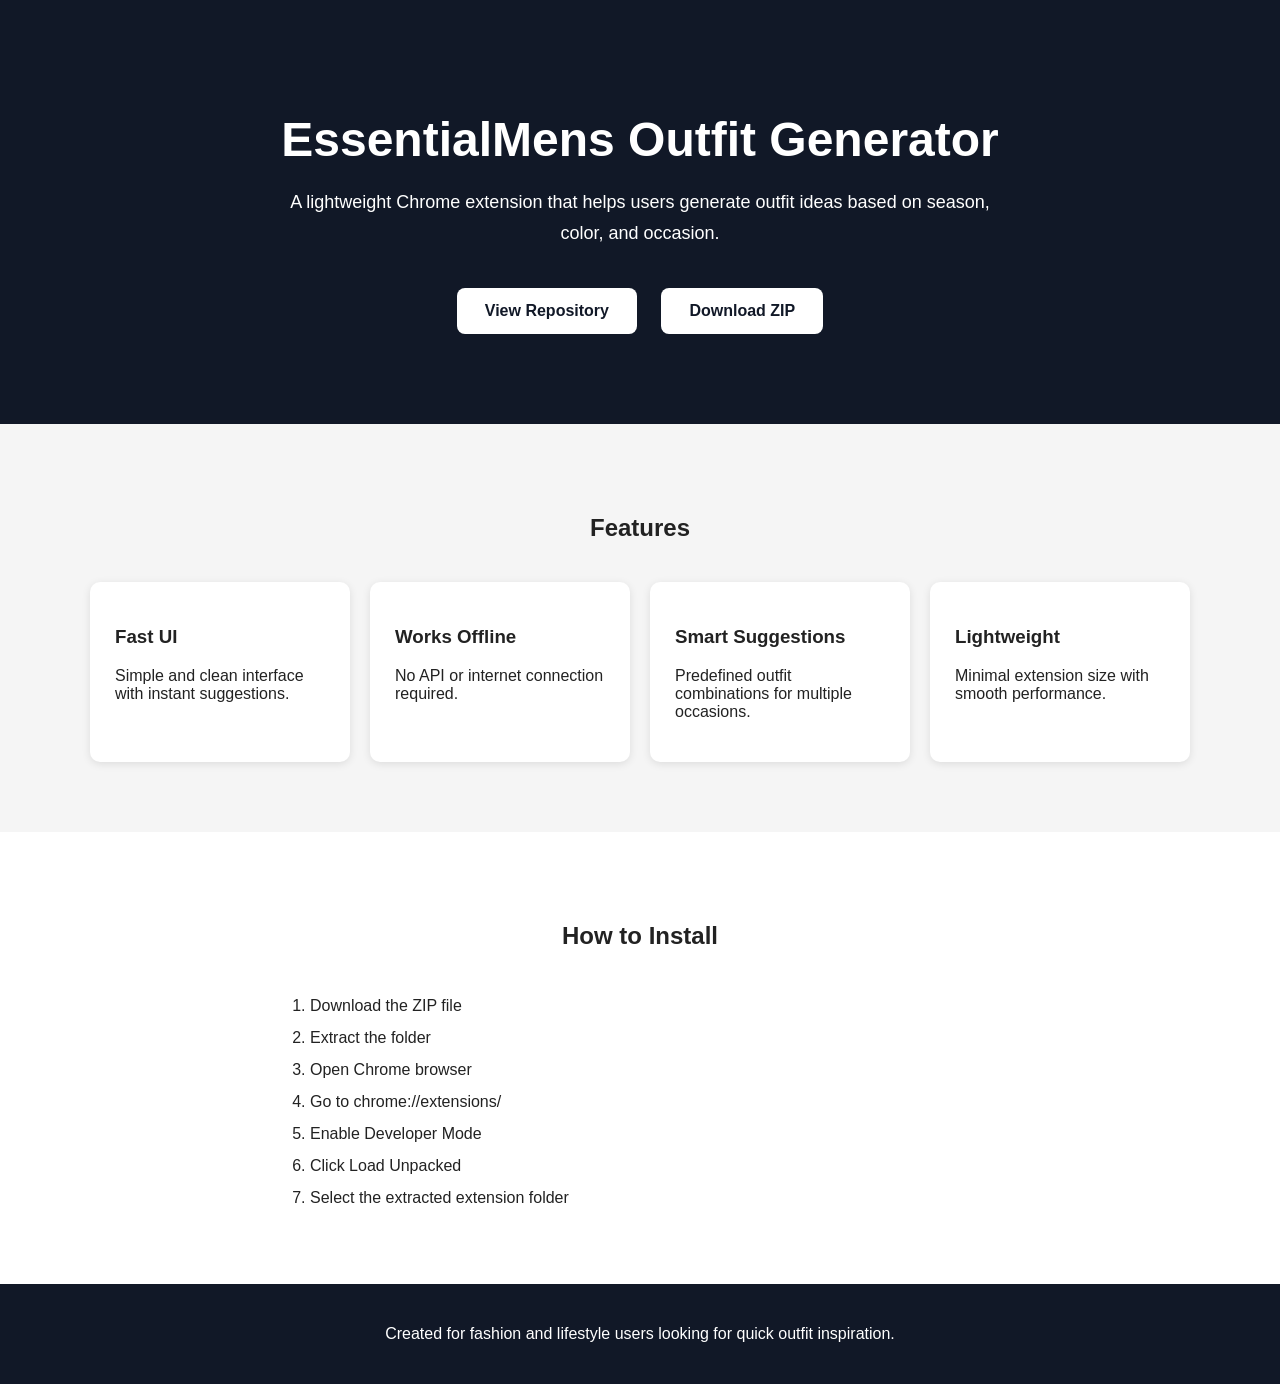
==== index.html @ c4b7bc91 "Add files via upload" ====
<!DOCTYPE html>
<html lang="en">
<head>
  <meta charset="UTF-8">
  <meta name="viewport" content="width=device-width, initial-scale=1.0">
  <title>EssentialMens Outfit Extension</title>
  <link rel="stylesheet" href="style.css">
</head>
<body>

<header class="hero">
<div class="container">
<h1>EssentialMens Outfit Generator</h1>

<p>
A lightweight Chrome extension that helps users generate outfit ideas
based on season, color, and occasion.
</p>

<div class="buttons">
<a href="https://github.com/hortonchipy/essentialmens-outfit-extension" target="_blank">
View Repository
</a>

<a href="https://github.com/hortonchipy/essentialmens-outfit-extension/archive/refs/heads/main.zip" target="_blank">
Download ZIP
</a>
</div>
</div>
</header>

<section class="features">
<div class="container">
<h2>Features</h2>

<div class="grid">

<div class="card">
<h3>Fast UI</h3>
<p>Simple and clean interface with instant suggestions.</p>
</div>

<div class="card">
<h3>Works Offline</h3>
<p>No API or internet connection required.</p>
</div>

<div class="card">
<h3>Smart Suggestions</h3>
<p>Predefined outfit combinations for multiple occasions.</p>
</div>

<div class="card">
<h3>Lightweight</h3>
<p>Minimal extension size with smooth performance.</p>
</div>

</div>
</div>
</section>

<section class="install">
<div class="container">
<h2>How to Install</h2>

<ol>
<li>Download the ZIP file</li>
<li>Extract the folder</li>
<li>Open Chrome browser</li>
<li>Go to chrome://extensions/</li>
<li>Enable Developer Mode</li>
<li>Click Load Unpacked</li>
<li>Select the extracted extension folder</li>
</ol>

</div>
</section>

<footer>
<p>
Created for fashion and lifestyle users looking for quick outfit inspiration.
</p>
</footer>

</body>
</html>
---- style.css ----
body{
margin:0;
font-family:Arial,sans-serif;
background:#f5f5f5;
color:#222;
}

.container{
width:90%;
max-width:1100px;
margin:auto;
}

.hero{
background:#111827;
color:white;
padding:80px 0;
text-align:center;
}

.hero h1{
font-size:48px;
margin-bottom:20px;
}

.hero p{
max-width:700px;
margin:auto;
line-height:1.7;
font-size:18px;
}

.buttons{
margin-top:30px;
}

.buttons a{
display:inline-block;
margin:10px;
padding:14px 28px;
background:white;
color:#111827;
text-decoration:none;
border-radius:8px;
font-weight:bold;
}

.features{
padding:70px 0;
}

.features h2,
.install h2{
text-align:center;
margin-bottom:40px;
}

.grid{
display:grid;
grid-template-columns:repeat(auto-fit,minmax(220px,1fr));
gap:20px;
}

.card{
background:white;
padding:25px;
border-radius:10px;
box-shadow:0 2px 8px rgba(0,0,0,0.1);
}

.install{
background:white;
padding:70px 0;
}

.install ol{
max-width:700px;
margin:auto;
line-height:2;
}

footer{
background:#111827;
color:white;
text-align:center;
padding:25px 0;
}
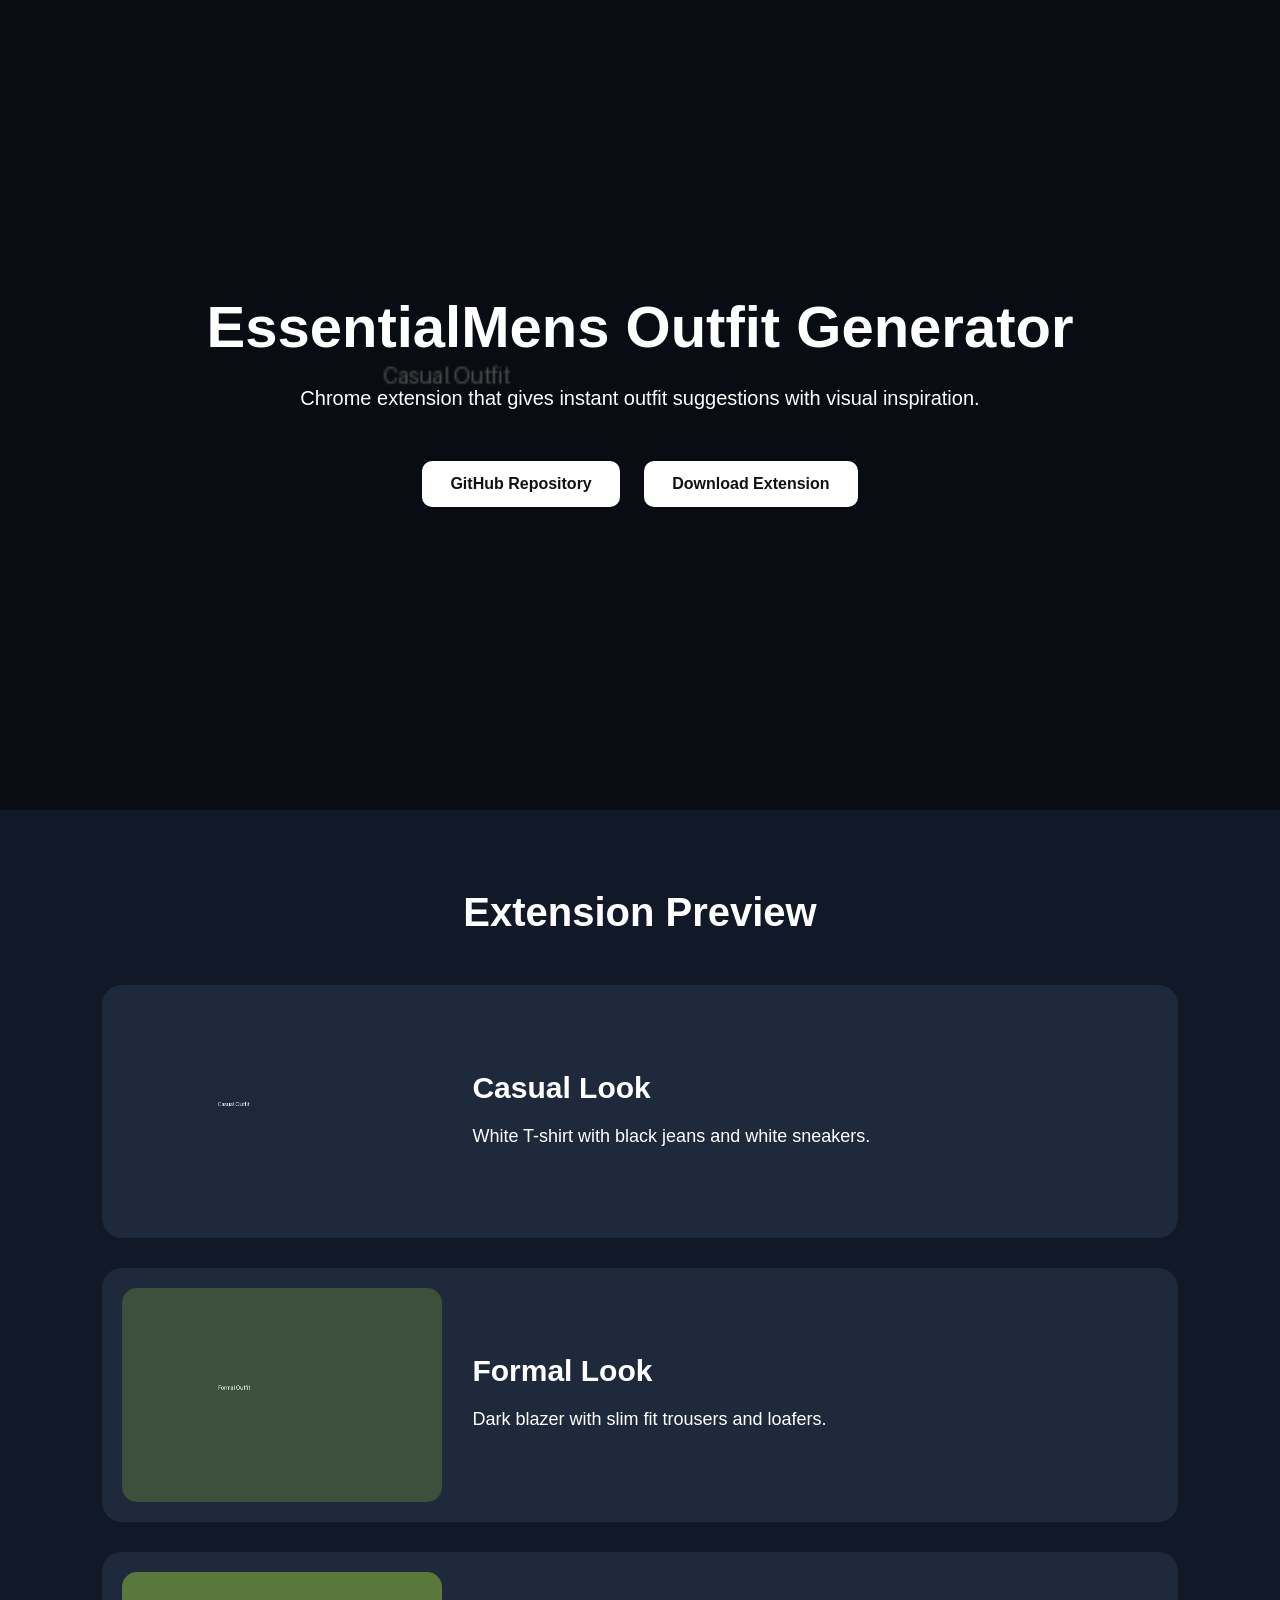
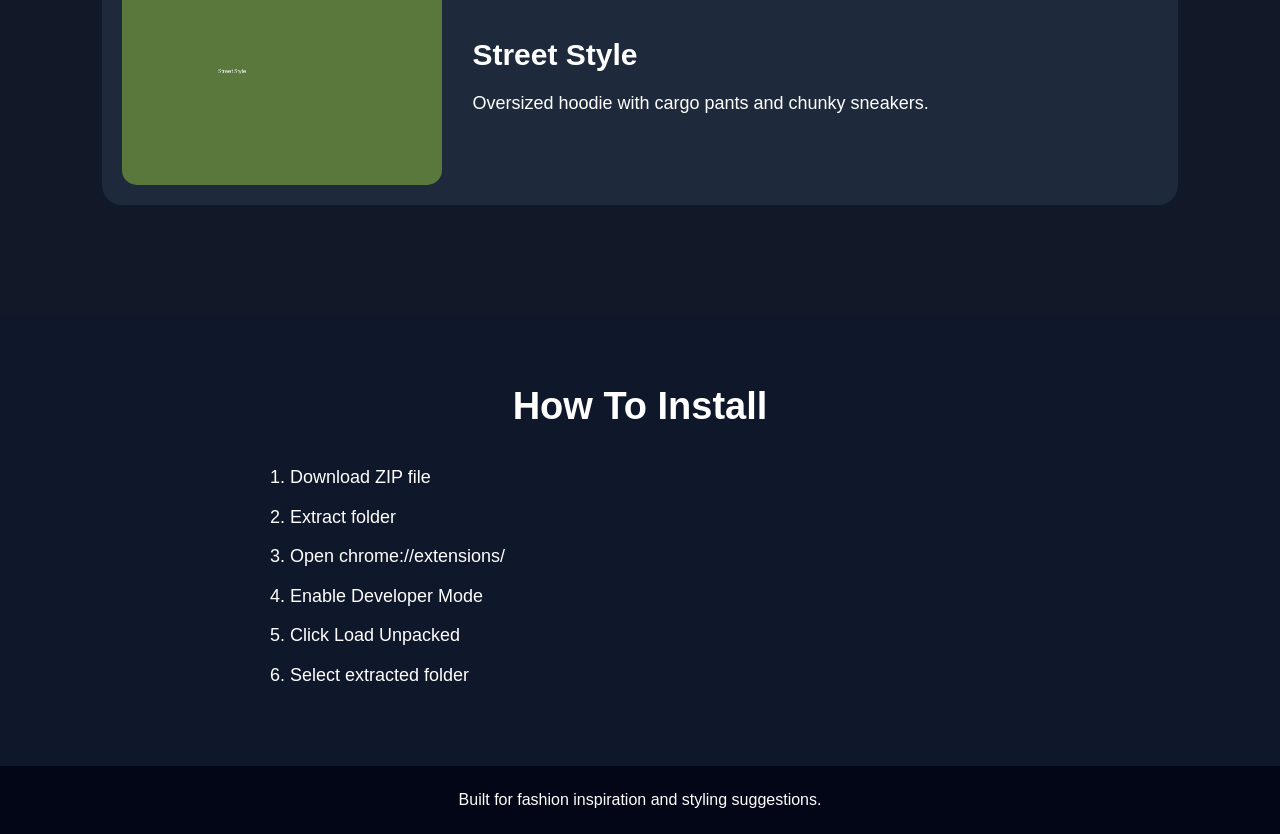
==== commit 5ff30b98: "Add files via upload" ====
--- a/index.html
+++ b/index.html
@@ -1,85 +1,78 @@
+
 <!DOCTYPE html>
 <html lang="en">
 <head>
-  <meta charset="UTF-8">
-  <meta name="viewport" content="width=device-width, initial-scale=1.0">
-  <title>EssentialMens Outfit Extension</title>
-  <link rel="stylesheet" href="style.css">
+<meta charset="UTF-8">
+<meta name="viewport" content="width=device-width, initial-scale=1.0">
+<title>EssentialMens Outfit Extension</title>
+<link rel="stylesheet" href="landing.css">
 </head>
 <body>
 
-<header class="hero">
-<div class="container">
+<section class="hero">
+<div class="overlay">
 <h1>EssentialMens Outfit Generator</h1>
-
 <p>
-A lightweight Chrome extension that helps users generate outfit ideas
-based on season, color, and occasion.
+Chrome extension that gives instant outfit suggestions with visual inspiration.
 </p>
 
 <div class="buttons">
 <a href="https://github.com/hortonchipy/essentialmens-outfit-extension" target="_blank">
-View Repository
+GitHub Repository
 </a>
 
 <a href="https://github.com/hortonchipy/essentialmens-outfit-extension/archive/refs/heads/main.zip" target="_blank">
-Download ZIP
+Download Extension
 </a>
-</div>
-</div>
-</header>
-
-<section class="features">
-<div class="container">
-<h2>Features</h2>
-
-<div class="grid">
-
-<div class="card">
-<h3>Fast UI</h3>
-<p>Simple and clean interface with instant suggestions.</p>
-</div>
-
-<div class="card">
-<h3>Works Offline</h3>
-<p>No API or internet connection required.</p>
-</div>
-
-<div class="card">
-<h3>Smart Suggestions</h3>
-<p>Predefined outfit combinations for multiple occasions.</p>
-</div>
-
-<div class="card">
-<h3>Lightweight</h3>
-<p>Minimal extension size with smooth performance.</p>
-</div>
-
 </div>
 </div>
 </section>
 
+<section class="preview">
+<h2>Extension Preview</h2>
+
+<div class="popup-card">
+<img src="outfit1.png" alt="outfit">
+<div class="content">
+<h3>Casual Look</h3>
+<p>White T-shirt with black jeans and white sneakers.</p>
+</div>
+</div>
+
+<div class="popup-card">
+<img src="outfit2.png" alt="outfit">
+<div class="content">
+<h3>Formal Look</h3>
+<p>Dark blazer with slim fit trousers and loafers.</p>
+</div>
+</div>
+
+<div class="popup-card">
+<img src="outfit3.png" alt="outfit">
+<div class="content">
+<h3>Street Style</h3>
+<p>Oversized hoodie with cargo pants and chunky sneakers.</p>
+</div>
+</div>
+
+</section>
+
 <section class="install">
-<div class="container">
-<h2>How to Install</h2>
+<h2>How To Install</h2>
 
 <ol>
-<li>Download the ZIP file</li>
-<li>Extract the folder</li>
-<li>Open Chrome browser</li>
-<li>Go to chrome://extensions/</li>
+<li>Download ZIP file</li>
+<li>Extract folder</li>
+<li>Open chrome://extensions/</li>
 <li>Enable Developer Mode</li>
 <li>Click Load Unpacked</li>
-<li>Select the extracted extension folder</li>
+<li>Select extracted folder</li>
 </ol>
 
-</div>
 </section>
 
 <footer>
-<p>
-Created for fashion and lifestyle users looking for quick outfit inspiration.
-</p>
+<p>Built for fashion inspiration and styling suggestions.</p>
 </footer>
 
 </body>
--- a/landing.css
+++ b/landing.css
@@ -0,0 +1,112 @@
+
+*{
+margin:0;
+padding:0;
+box-sizing:border-box;
+}
+
+body{
+font-family:Arial,sans-serif;
+background:#0f172a;
+color:white;
+}
+
+.hero{
+height:90vh;
+background:linear-gradient(rgba(0,0,0,.7),rgba(0,0,0,.7)),
+url('outfit1.png');
+background-size:cover;
+background-position:center;
+display:flex;
+justify-content:center;
+align-items:center;
+text-align:center;
+padding:20px;
+}
+
+.overlay h1{
+font-size:58px;
+margin-bottom:20px;
+}
+
+.overlay p{
+font-size:20px;
+max-width:700px;
+margin:auto;
+line-height:1.8;
+}
+
+.buttons{
+margin-top:35px;
+}
+
+.buttons a{
+display:inline-block;
+padding:14px 28px;
+background:white;
+color:#111;
+margin:10px;
+text-decoration:none;
+border-radius:10px;
+font-weight:bold;
+}
+
+.preview{
+padding:80px 8%;
+background:#111827;
+}
+
+.preview h2{
+text-align:center;
+font-size:40px;
+margin-bottom:50px;
+}
+
+.popup-card{
+display:flex;
+gap:30px;
+background:#1e293b;
+margin-bottom:30px;
+padding:20px;
+border-radius:20px;
+align-items:center;
+}
+
+.popup-card img{
+width:320px;
+border-radius:15px;
+}
+
+.content h3{
+font-size:30px;
+margin-bottom:15px;
+}
+
+.content p{
+line-height:1.8;
+font-size:18px;
+}
+
+.install{
+padding:70px 8%;
+background:#0f172a;
+}
+
+.install h2{
+font-size:38px;
+margin-bottom:30px;
+text-align:center;
+}
+
+.install ol{
+max-width:700px;
+margin:auto;
+line-height:2.2;
+font-size:18px;
+}
+
+footer{
+padding:25px;
+text-align:center;
+background:#020617;
+}
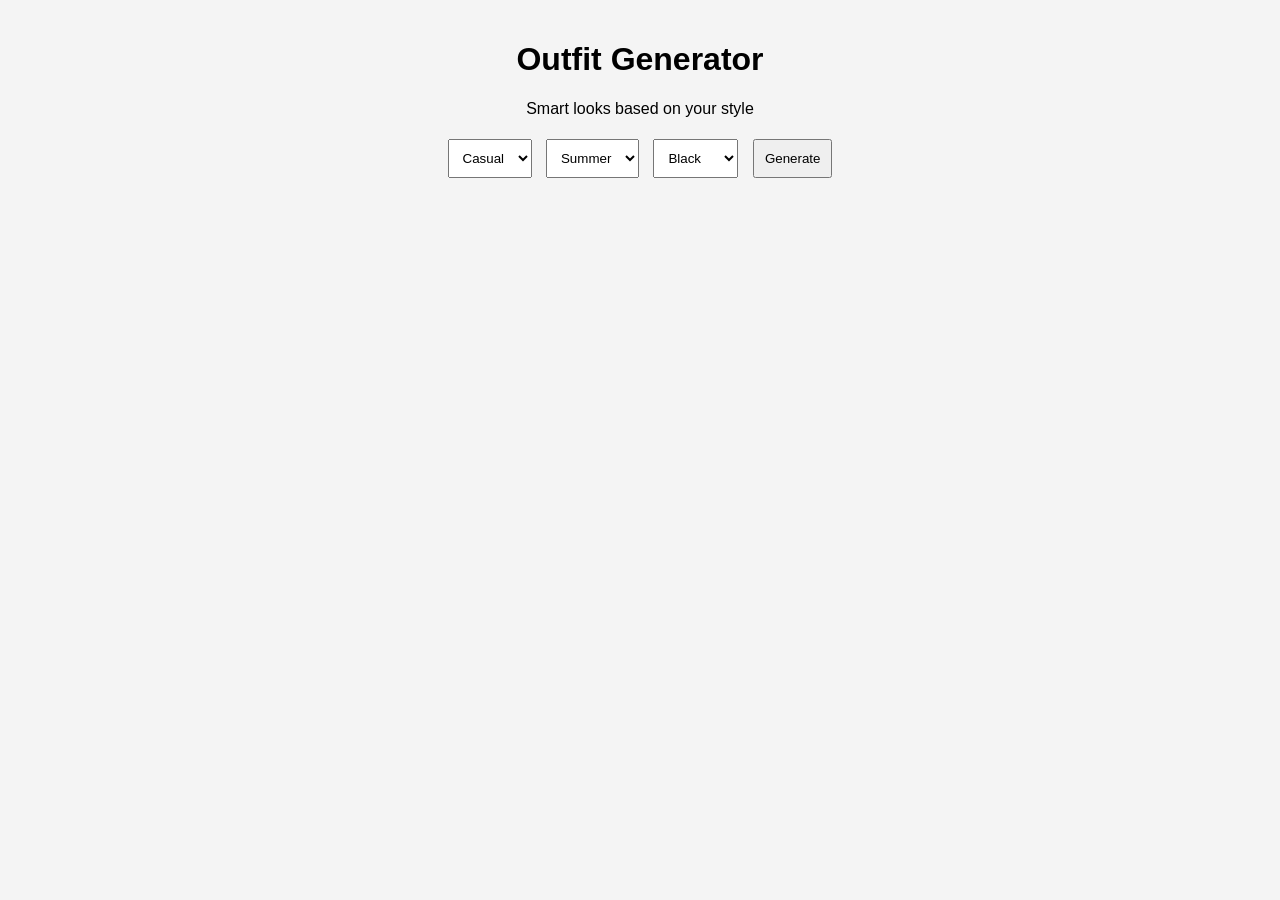
==== commit 6d911fd8: "Add files via upload" ====
--- a/index.html
+++ b/index.html
@@ -1,79 +1,49 @@
-
 <!DOCTYPE html>
 <html lang="en">
 <head>
 <meta charset="UTF-8">
 <meta name="viewport" content="width=device-width, initial-scale=1.0">
-<title>EssentialMens Outfit Extension</title>
-<link rel="stylesheet" href="landing.css">
+<title>Outfit Generator</title>
+<link rel="stylesheet" href="style.css">
 </head>
 <body>
 
-<section class="hero">
-<div class="overlay">
-<h1>EssentialMens Outfit Generator</h1>
-<p>
-Chrome extension that gives instant outfit suggestions with visual inspiration.
-</p>
+<div class="container">
 
-<div class="buttons">
-<a href="https://github.com/hortonchipy/essentialmens-outfit-extension" target="_blank">
-GitHub Repository
-</a>
+<header>
+<h1>Outfit Generator</h1>
+<p>Smart looks based on your style</p>
+</header>
 
-<a href="https://github.com/hortonchipy/essentialmens-outfit-extension/archive/refs/heads/main.zip" target="_blank">
-Download Extension
-</a>
-</div>
-</div>
-</section>
+<div class="controls">
+<select id="occasion">
+<option value="casual">Casual</option>
+<option value="formal">Formal</option>
+<option value="party">Party</option>
+<option value="office">Office</option>
+</select>
 
-<section class="preview">
-<h2>Extension Preview</h2>
+<select id="season">
+<option value="summer">Summer</option>
+<option value="winter">Winter</option>
+<option value="spring">Spring</option>
+<option value="fall">Fall</option>
+</select>
 
-<div class="popup-card">
-<img src="outfit1.png" alt="outfit">
-<div class="content">
-<h3>Casual Look</h3>
-<p>White T-shirt with black jeans and white sneakers.</p>
-</div>
+<select id="color">
+<option value="black">Black</option>
+<option value="white">White</option>
+<option value="blue">Blue</option>
+<option value="neutral">Neutral</option>
+</select>
+
+<button onclick="generate()">Generate</button>
 </div>
 
-<div class="popup-card">
-<img src="outfit2.png" alt="outfit">
-<div class="content">
-<h3>Formal Look</h3>
-<p>Dark blazer with slim fit trousers and loafers.</p>
-</div>
+<div id="results" class="grid"></div>
+
 </div>
 
-<div class="popup-card">
-<img src="outfit3.png" alt="outfit">
-<div class="content">
-<h3>Street Style</h3>
-<p>Oversized hoodie with cargo pants and chunky sneakers.</p>
-</div>
-</div>
-
-</section>
-
-<section class="install">
-<h2>How To Install</h2>
-
-<ol>
-<li>Download ZIP file</li>
-<li>Extract folder</li>
-<li>Open chrome://extensions/</li>
-<li>Enable Developer Mode</li>
-<li>Click Load Unpacked</li>
-<li>Select extracted folder</li>
-</ol>
-
-</section>
-
-<footer>
-<p>Built for fashion inspiration and styling suggestions.</p>
-</footer>
-
+<script src="script.js"></script>
 </body>
 </html>
--- a/style.css
+++ b/style.css
@@ -0,0 +1,6 @@
+body{font-family:Arial;background:#f4f4f4;margin:0}
+.container{max-width:900px;margin:auto;padding:20px;text-align:center}
+.controls select,button{padding:10px;margin:5px}
+.grid{display:grid;grid-template-columns:repeat(auto-fit,minmax(250px,1fr));gap:15px;margin-top:20px}
+.card{background:#fff;padding:10px;border-radius:10px;box-shadow:0 2px 5px rgba(0,0,0,.1)}
+.card img{width:100%;border-radius:10px}
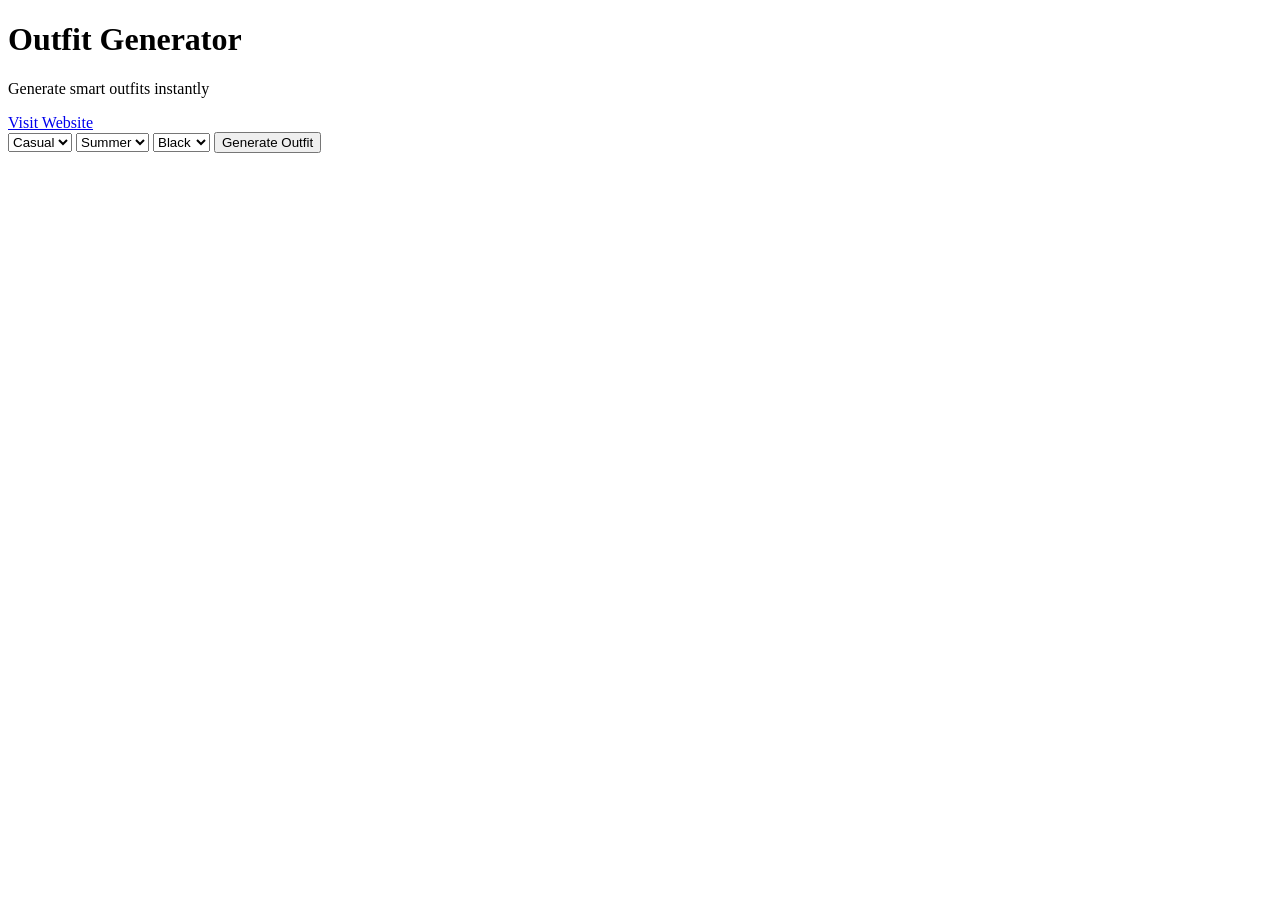
==== commit 937b0b24: "Create index.html" ====
--- a/index.html
+++ b/index.html
@@ -8,42 +8,33 @@
 </head>
 <body>
 
-<div class="container">
-
-<header>
-<h1>Outfit Generator</h1>
-<p>Smart looks based on your style</p>
+<header class="header">
+  <h1>Outfit Generator</h1>
+  <p>Generate smart outfits instantly</p>
+  <a href="https://essentialmens.com/" target="_blank" class="cta">Visit Website</a>
 </header>
 
 <div class="controls">
 <select id="occasion">
 <option value="casual">Casual</option>
 <option value="formal">Formal</option>
-<option value="party">Party</option>
-<option value="office">Office</option>
 </select>
 
 <select id="season">
 <option value="summer">Summer</option>
 <option value="winter">Winter</option>
-<option value="spring">Spring</option>
-<option value="fall">Fall</option>
 </select>
 
 <select id="color">
 <option value="black">Black</option>
 <option value="white">White</option>
-<option value="blue">Blue</option>
-<option value="neutral">Neutral</option>
 </select>
 
-<button onclick="generate()">Generate</button>
+<button onclick="generate()">Generate Outfit</button>
 </div>
 
 <div id="results" class="grid"></div>
 
-</div>
-
 <script src="script.js"></script>
 </body>
 </html>
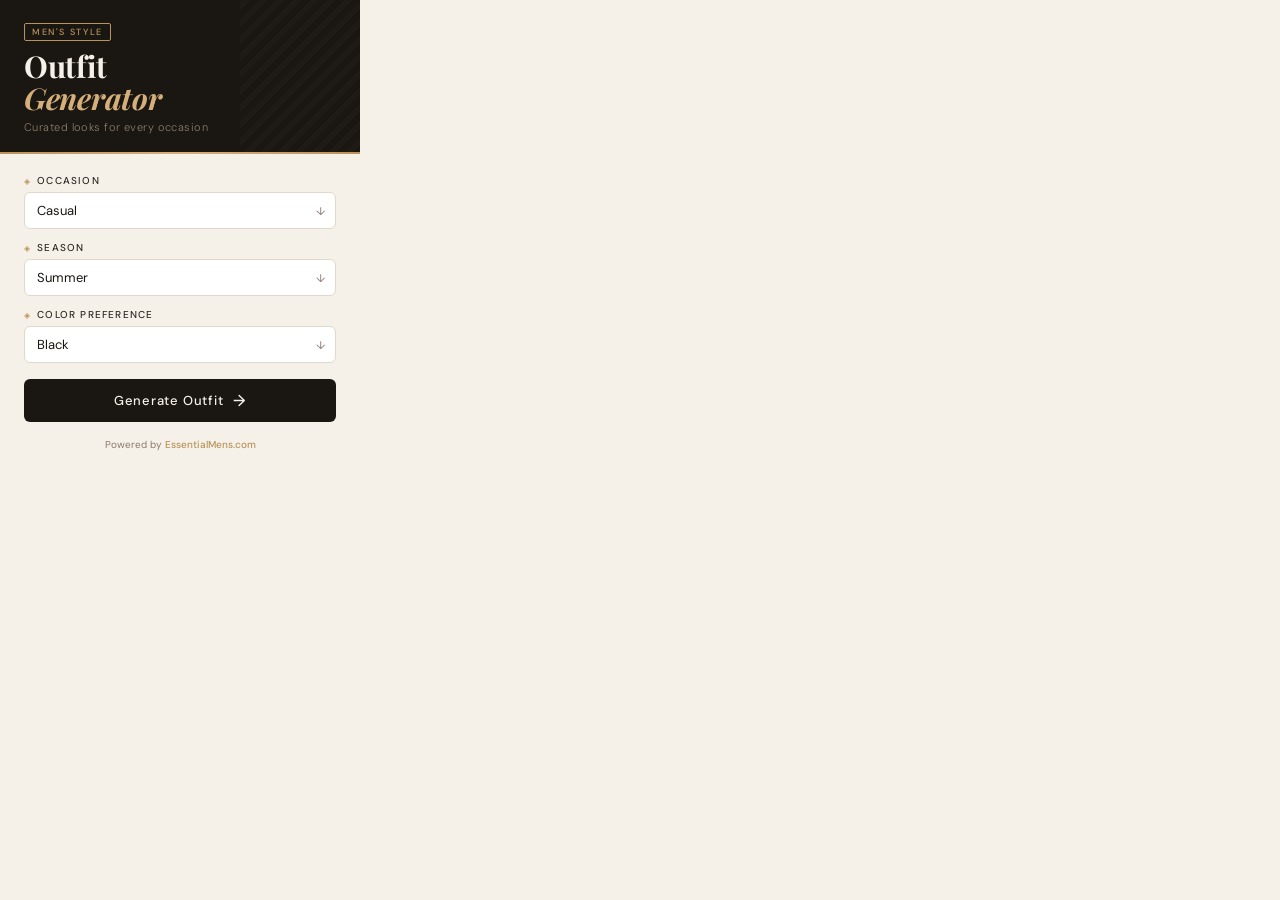
==== commit b42861c1: "Update index.html" ====
--- a/index.html
+++ b/index.html
@@ -1,40 +1,152 @@
 <!DOCTYPE html>
 <html lang="en">
 <head>
-<meta charset="UTF-8">
-<meta name="viewport" content="width=device-width, initial-scale=1.0">
-<title>Outfit Generator</title>
-<link rel="stylesheet" href="style.css">
+  <meta charset="UTF-8" />
+  <meta name="viewport" content="width=device-width, initial-scale=1.0" />
+  <title>Outfit Generator</title>
+  <style>
+    @import url('https://fonts.googleapis.com/css2?family=Playfair+Display:wght@600;700&family=DM+Sans:wght@300;400;500&display=swap');
+
+    *, *::before, *::after { box-sizing: border-box; margin: 0; padding: 0; }
+
+    :root {
+      --cream:    #F5F0E8;
+      --ink:      #1A1612;
+      --charcoal: #2E2A26;
+      --taupe:    #8C7B6B;
+      --gold:     #B8935A;
+      --gold-lt:  #D4AF7A;
+      --card-bg:  #FFFFFF;
+      --border:   #E0D8CC;
+      --ff-head:  'Playfair Display', Georgia, serif;
+      --ff-body:  'DM Sans', sans-serif;
+      --radius:   6px;
+    }
+
+    html, body {
+      width: 360px;
+      min-height: 480px;
+      background: var(--cream);
+      font-family: var(--ff-body);
+      color: var(--ink);
+      font-size: 13px;
+    }
+
+    .container { display: flex; flex-direction: column; min-height: 100%; padding: 0 0 12px; }
+
+    .header { background: var(--ink); padding: 22px 24px 20px; position: relative; overflow: hidden; }
+    .header::after { content: ''; position: absolute; bottom: -1px; left: 0; right: 0; height: 3px; background: linear-gradient(90deg, var(--gold), var(--gold-lt), var(--gold)); }
+    .header::before { content: ''; position: absolute; top: 0; right: 0; bottom: 0; width: 120px; background: repeating-linear-gradient(-45deg, transparent, transparent 6px, rgba(255,255,255,0.02) 6px, rgba(255,255,255,0.02) 12px); }
+
+    .header-badge { display: inline-block; font-size: 9px; font-weight: 500; letter-spacing: 0.18em; color: var(--gold); border: 1px solid var(--gold); border-radius: 2px; padding: 2px 7px; margin-bottom: 10px; }
+    .title { font-family: var(--ff-head); font-size: 30px; font-weight: 700; line-height: 1.05; color: var(--cream); letter-spacing: -0.01em; }
+    .title em { font-style: italic; color: var(--gold-lt); }
+    .subtitle { margin-top: 6px; font-size: 11px; color: var(--taupe); font-weight: 300; letter-spacing: 0.04em; }
+
+    .form-section { padding: 20px 24px 0; display: flex; flex-direction: column; gap: 12px; }
+    .field { display: flex; flex-direction: column; gap: 5px; }
+    .label { font-size: 10px; font-weight: 500; letter-spacing: 0.12em; text-transform: uppercase; color: var(--charcoal); display: flex; align-items: center; gap: 6px; }
+    .label-icon { color: var(--gold); font-size: 8px; }
+    .select-wrapper { position: relative; }
+
+    select { width: 100%; padding: 9px 32px 9px 12px; appearance: none; -webkit-appearance: none; border: 1.5px solid var(--border); border-radius: var(--radius); background: var(--card-bg); font-family: var(--ff-body); font-size: 13px; color: var(--ink); cursor: pointer; transition: border-color 0.18s; outline: none; }
+    select:focus { border-color: var(--gold); box-shadow: 0 0 0 3px rgba(184,147,90,0.12); }
+    .select-arrow { position: absolute; right: 11px; top: 50%; transform: translateY(-50%); font-size: 11px; color: var(--taupe); pointer-events: none; }
+
+    .btn { margin-top: 4px; width: 100%; padding: 11px 20px; background: var(--ink); color: var(--cream); border: none; border-radius: var(--radius); font-family: var(--ff-body); font-size: 13px; font-weight: 500; letter-spacing: 0.06em; cursor: pointer; display: flex; align-items: center; justify-content: center; gap: 10px; transition: background 0.18s, transform 0.1s; }
+    .btn:hover { background: var(--charcoal); box-shadow: 0 4px 16px rgba(26,22,18,0.22); }
+    .btn:active { transform: scale(0.98); }
+    .btn-icon { font-size: 16px; transition: transform 0.2s; }
+    .btn:hover .btn-icon { transform: translateX(3px); }
+
+    .output { padding: 18px 24px 0; animation: slideUp 0.32s ease; }
+    .output.hidden { display: none; }
+    @keyframes slideUp { from { opacity: 0; transform: translateY(8px); } to { opacity: 1; transform: translateY(0); } }
+
+    .output-header { display: flex; align-items: center; gap: 10px; margin-bottom: 12px; }
+    .output-label { font-size: 9px; font-weight: 500; letter-spacing: 0.18em; color: var(--gold); white-space: nowrap; }
+    .output-divider { flex: 1; height: 1px; background: linear-gradient(90deg, var(--gold), transparent); }
+    .outfit-cards { display: flex; flex-direction: column; gap: 8px; }
+
+    .outfit-card { background: var(--card-bg); border: 1.5px solid var(--border); border-radius: var(--radius); padding: 12px 14px; position: relative; animation: fadeCard 0.3s ease both; }
+    .outfit-card:nth-child(2) { animation-delay: 0.08s; }
+    @keyframes fadeCard { from { opacity: 0; transform: translateY(5px); } to { opacity: 1; transform: translateY(0); } }
+    .outfit-card::before { content: ''; position: absolute; left: 0; top: 0; bottom: 0; width: 3px; background: linear-gradient(180deg, var(--gold), var(--gold-lt)); border-radius: var(--radius) 0 0 var(--radius); }
+
+    .card-look { font-size: 9px; font-weight: 500; letter-spacing: 0.12em; text-transform: uppercase; color: var(--taupe); margin-bottom: 5px; }
+    .card-outfit { font-size: 12.5px; line-height: 1.55; color: var(--charcoal); }
+
+    .more-link { display: inline-flex; align-items: center; gap: 5px; margin-top: 12px; font-size: 11px; font-weight: 500; color: var(--gold); text-decoration: none; transition: color 0.15s, gap 0.15s; }
+    .more-link:hover { color: var(--ink); gap: 8px; }
+
+    .footer { margin-top: auto; padding: 16px 24px 0; font-size: 10px; color: var(--taupe); text-align: center; }
+    .footer a { color: var(--gold); text-decoration: none; font-weight: 500; }
+  </style>
 </head>
 <body>
+  <div class="container">
+    <header class="header">
+      <div class="header-badge">MEN'S STYLE</div>
+      <h1 class="title">Outfit<br><em>Generator</em></h1>
+      <p class="subtitle">Curated looks for every occasion</p>
+    </header>
 
-<header class="header">
-  <h1>Outfit Generator</h1>
-  <p>Generate smart outfits instantly</p>
-  <a href="https://essentialmens.com/" target="_blank" class="cta">Visit Website</a>
-</header>
+    <main class="form-section">
+      <div class="field">
+        <label for="occasion" class="label"><span class="label-icon">◈</span> Occasion</label>
+        <div class="select-wrapper">
+          <select id="occasion">
+            <option value="casual">Casual</option>
+            <option value="formal">Formal</option>
+            <option value="party">Party</option>
+            <option value="office">Office</option>
+          </select>
+          <span class="select-arrow">↓</span>
+        </div>
+      </div>
+      <div class="field">
+        <label for="season" class="label"><span class="label-icon">◈</span> Season</label>
+        <div class="select-wrapper">
+          <select id="season">
+            <option value="summer">Summer</option>
+            <option value="winter">Winter</option>
+            <option value="spring">Spring</option>
+            <option value="fall">Fall</option>
+          </select>
+          <span class="select-arrow">↓</span>
+        </div>
+      </div>
+      <div class="field">
+        <label for="color" class="label"><span class="label-icon">◈</span> Color Preference</label>
+        <div class="select-wrapper">
+          <select id="color">
+            <option value="black">Black</option>
+            <option value="white">White</option>
+            <option value="blue">Blue</option>
+            <option value="neutral">Neutral</option>
+          </select>
+          <span class="select-arrow">↓</span>
+        </div>
+      </div>
+      <button id="generateBtn" class="btn">
+        <span class="btn-text">Generate Outfit</span>
+        <span class="btn-icon">→</span>
+      </button>
+    </main>
 
-<div class="controls">
-<select id="occasion">
-<option value="casual">Casual</option>
-<option value="formal">Formal</option>
-</select>
+    <section id="output" class="output hidden">
+      <div class="output-header">
+        <span class="output-label">YOUR LOOKS</span>
+        <div class="output-divider"></div>
+      </div>
+      <div id="outfitCards" class="outfit-cards"></div>
+      <a href="https://essentialmens.com/" target="_blank" class="more-link">View more outfits <span>↗</span></a>
+    </section>
 
-<select id="season">
-<option value="summer">Summer</option>
-<option value="winter">Winter</option>
-</select>
-
-<select id="color">
-<option value="black">Black</option>
-<option value="white">White</option>
-</select>
-
-<button onclick="generate()">Generate Outfit</button>
-</div>
-
-<div id="results" class="grid"></div>
-
-<script src="script.js"></script>
+    <footer class="footer">
+      Powered by <a href="https://essentialmens.com/" target="_blank">EssentialMens.com</a>
+    </footer>
+  </div>
+  <script src="popup.js"></script>
 </body>
 </html>
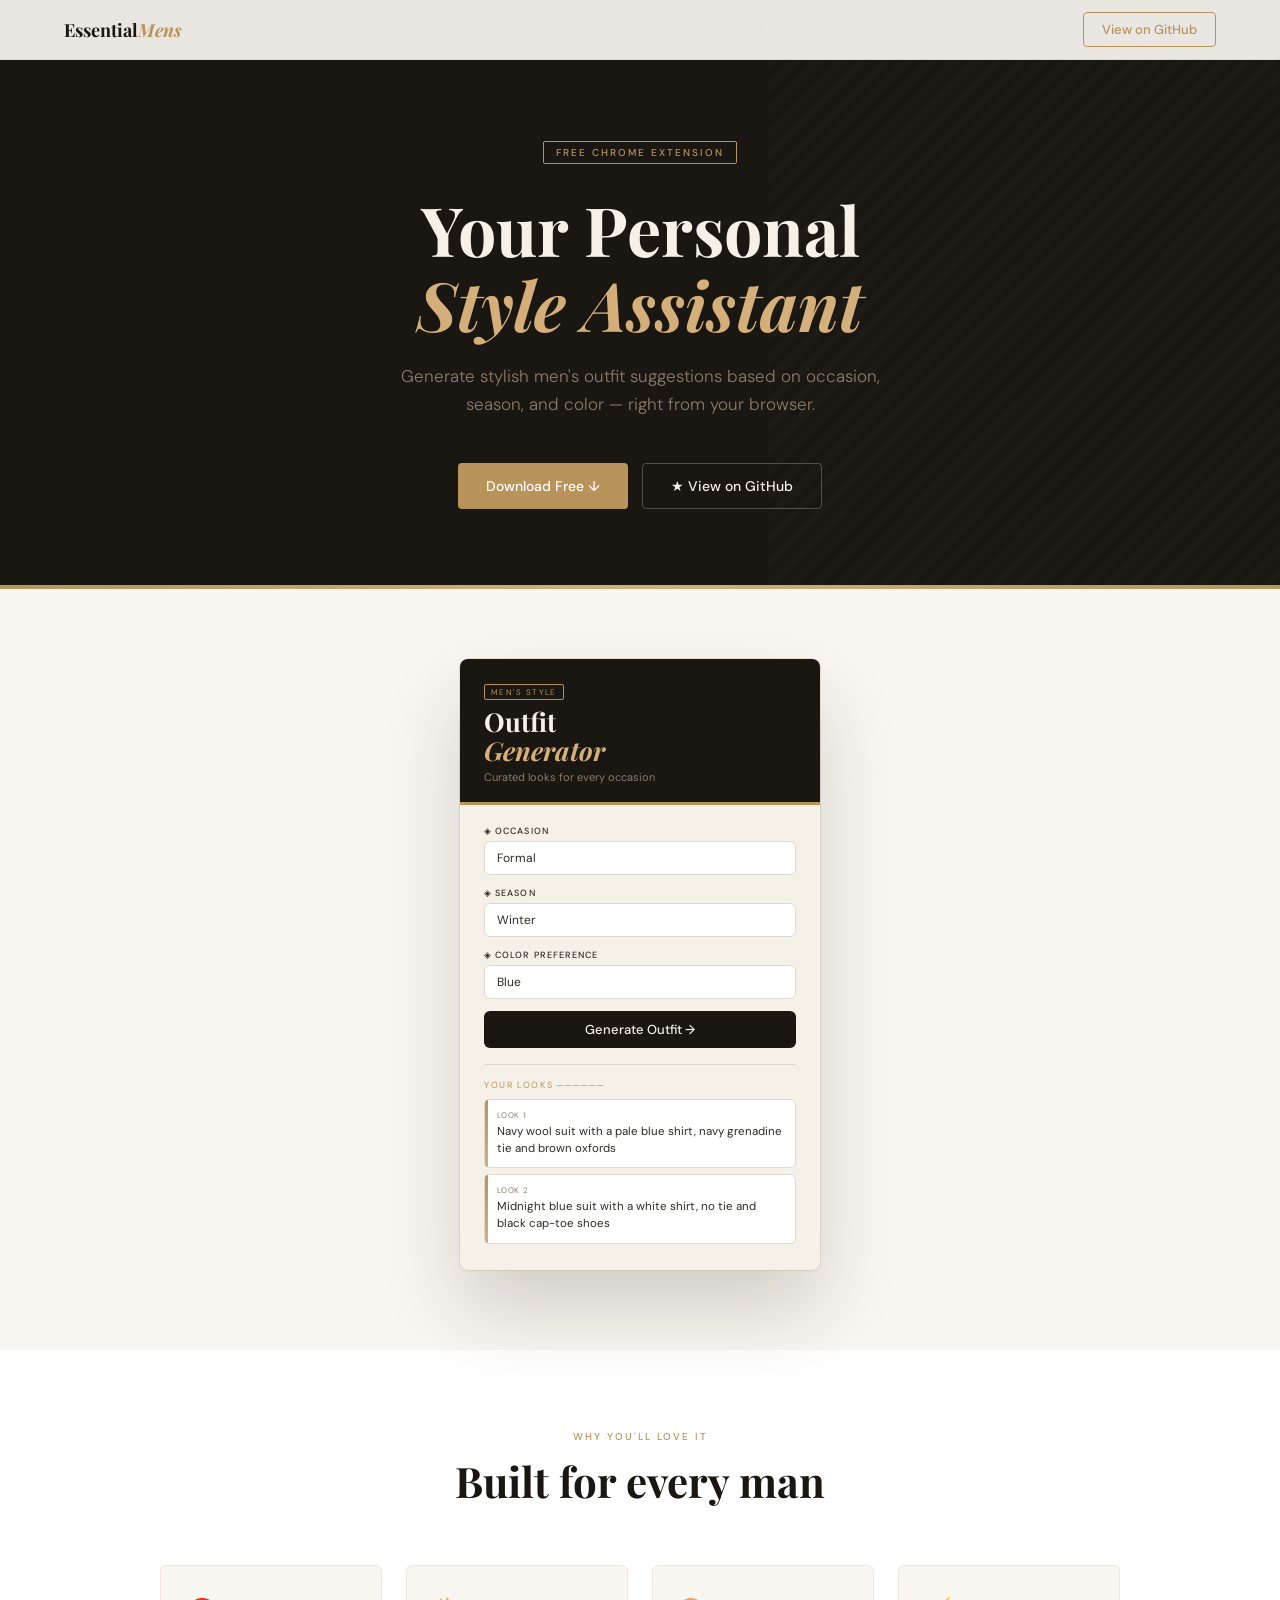
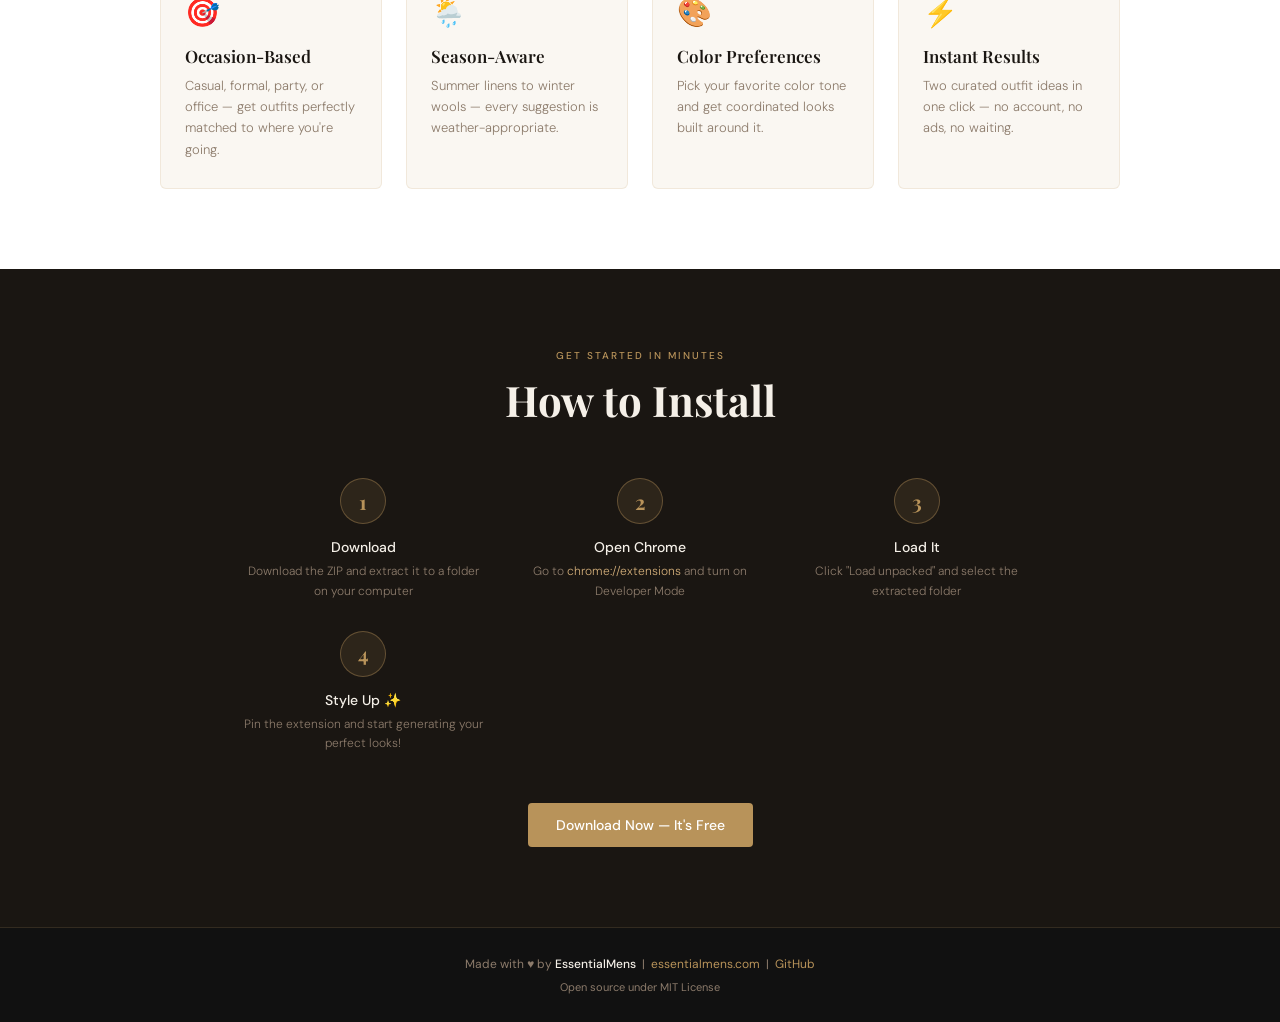
==== commit bc07d3e8: "Update index.html" ====
--- a/index.html
+++ b/index.html
@@ -1,152 +1,153 @@
 <!DOCTYPE html>
 <html lang="en">
 <head>
-  <meta charset="UTF-8" />
-  <meta name="viewport" content="width=device-width, initial-scale=1.0" />
-  <title>Outfit Generator</title>
+  <meta charset="UTF-8">
+  <meta name="viewport" content="width=device-width, initial-scale=1.0">
+  <title>Essential Men's Outfit Assistant — Free Chrome Extension</title>
   <style>
     @import url('https://fonts.googleapis.com/css2?family=Playfair+Display:wght@600;700&family=DM+Sans:wght@300;400;500&display=swap');
 
     *, *::before, *::after { box-sizing: border-box; margin: 0; padding: 0; }
+    :root { --cream:#F5F0E8; --ink:#1A1612; --charcoal:#2E2A26; --taupe:#8C7B6B; --gold:#B8935A; --gold-lt:#D4AF7A; --bg:#FAF7F2; }
+    html { scroll-behavior: smooth; }
+    body { font-family: 'DM Sans', sans-serif; background: var(--bg); color: var(--ink); min-height: 100vh; }
 
-    :root {
-      --cream:    #F5F0E8;
-      --ink:      #1A1612;
-      --charcoal: #2E2A26;
-      --taupe:    #8C7B6B;
-      --gold:     #B8935A;
-      --gold-lt:  #D4AF7A;
-      --card-bg:  #FFFFFF;
-      --border:   #E0D8CC;
-      --ff-head:  'Playfair Display', Georgia, serif;
-      --ff-body:  'DM Sans', sans-serif;
-      --radius:   6px;
-    }
+    nav { position: fixed; top: 0; left: 0; right: 0; background: rgba(250,247,242,0.93); backdrop-filter: blur(10px); border-bottom: 1px solid rgba(184,147,90,0.2); z-index: 100; padding: 0 5%; height: 60px; display: flex; align-items: center; justify-content: space-between; }
+    .nav-brand { font-family: 'Playfair Display', serif; font-size: 18px; font-weight: 700; }
+    .nav-brand span { color: var(--gold); font-style: italic; }
+    .nav-link { font-size: 13px; font-weight: 500; padding: 8px 18px; border-radius: 4px; border: 1px solid var(--gold); color: var(--gold); text-decoration: none; transition: all 0.2s; }
+    .nav-link:hover { background: var(--gold); color: white; }
 
-    html, body {
-      width: 360px;
-      min-height: 480px;
-      background: var(--cream);
-      font-family: var(--ff-body);
-      color: var(--ink);
-      font-size: 13px;
-    }
+    .hero { padding: 140px 5% 80px; text-align: center; background: var(--ink); position: relative; overflow: hidden; }
+    .hero::after { content: ''; position: absolute; bottom: 0; left: 0; right: 0; height: 4px; background: linear-gradient(90deg, var(--gold), var(--gold-lt), var(--gold)); }
+    .hero::before { content: ''; position: absolute; top: 0; right: 0; bottom: 0; width: 40%; background: repeating-linear-gradient(-45deg, transparent, transparent 8px, rgba(255,255,255,0.015) 8px, rgba(255,255,255,0.015) 16px); }
+    .hero-badge { display: inline-block; font-size: 10px; font-weight: 500; letter-spacing: 0.2em; color: var(--gold); border: 1px solid var(--gold); border-radius: 2px; padding: 4px 12px; margin-bottom: 28px; text-transform: uppercase; }
+    .hero h1 { font-family: 'Playfair Display', serif; font-size: clamp(38px, 6vw, 68px); font-weight: 700; line-height: 1.1; color: var(--cream); margin-bottom: 20px; }
+    .hero h1 em { font-style: italic; color: var(--gold-lt); }
+    .hero p { font-size: 17px; color: var(--taupe); max-width: 500px; margin: 0 auto 44px; line-height: 1.7; font-weight: 300; }
+    .hero-btns { display: flex; gap: 14px; justify-content: center; flex-wrap: wrap; }
+    .btn-main { display: inline-flex; align-items: center; gap: 8px; background: var(--gold); color: white; font-size: 14px; font-weight: 500; padding: 13px 28px; border-radius: 4px; text-decoration: none; transition: all 0.2s; }
+    .btn-main:hover { background: var(--gold-lt); transform: translateY(-2px); }
+    .btn-ghost { display: inline-flex; align-items: center; gap: 8px; background: transparent; color: var(--cream); font-size: 14px; font-weight: 500; padding: 13px 28px; border-radius: 4px; text-decoration: none; border: 1px solid rgba(245,240,232,0.25); transition: all 0.2s; }
+    .btn-ghost:hover { border-color: var(--cream); }
 
-    .container { display: flex; flex-direction: column; min-height: 100%; padding: 0 0 12px; }
+    .preview { display: flex; justify-content: center; padding: 70px 5% 80px; background: var(--bg); }
+    .popup-preview { width: 360px; background: var(--cream); border-radius: 8px; box-shadow: 0 40px 80px rgba(26,14,5,0.18), 0 0 0 1px rgba(184,147,90,0.2); overflow: hidden; }
+    .pp-header { background: var(--ink); padding: 20px 24px 18px; border-bottom: 3px solid var(--gold); }
+    .pp-badge { display: inline-block; font-size: 8px; letter-spacing: 0.18em; color: var(--gold); border: 1px solid var(--gold); border-radius: 2px; padding: 2px 6px; margin-bottom: 8px; text-transform: uppercase; }
+    .pp-title { font-family: 'Playfair Display', serif; font-size: 26px; font-weight: 700; color: var(--cream); line-height: 1.1; }
+    .pp-title em { font-style: italic; color: var(--gold-lt); }
+    .pp-sub { font-size: 11px; color: var(--taupe); margin-top: 4px; }
+    .pp-body { padding: 20px 24px; }
+    .pp-field { margin-bottom: 12px; }
+    .pp-label { font-size: 9px; font-weight: 500; letter-spacing: 0.12em; text-transform: uppercase; color: var(--charcoal); margin-bottom: 4px; }
+    .pp-select { width: 100%; padding: 8px 12px; border: 1.5px solid #E0D8CC; border-radius: 6px; background: white; font-size: 12px; color: var(--charcoal); }
+    .pp-btn { width: 100%; padding: 10px; background: var(--ink); color: var(--cream); border: none; border-radius: 6px; font-size: 13px; font-weight: 500; margin-top: 4px; text-align: center; }
+    .pp-result { margin-top: 16px; border-top: 1px solid #E0D8CC; padding-top: 14px; }
+    .pp-result-label { font-size: 9px; letter-spacing: 0.18em; color: var(--gold); text-transform: uppercase; margin-bottom: 8px; }
+    .pp-card { background: white; border: 1.5px solid #E0D8CC; border-radius: 6px; padding: 10px 12px; position: relative; margin-bottom: 6px; }
+    .pp-card::before { content: ''; position: absolute; left: 0; top: 0; bottom: 0; width: 3px; background: linear-gradient(180deg, var(--gold), var(--gold-lt)); border-radius: 6px 0 0 6px; }
+    .pp-card-look { font-size: 8px; color: var(--taupe); letter-spacing: 0.1em; text-transform: uppercase; margin-bottom: 3px; }
+    .pp-card-text { font-size: 11.5px; color: var(--charcoal); line-height: 1.5; }
 
-    .header { background: var(--ink); padding: 22px 24px 20px; position: relative; overflow: hidden; }
-    .header::after { content: ''; position: absolute; bottom: -1px; left: 0; right: 0; height: 3px; background: linear-gradient(90deg, var(--gold), var(--gold-lt), var(--gold)); }
-    .header::before { content: ''; position: absolute; top: 0; right: 0; bottom: 0; width: 120px; background: repeating-linear-gradient(-45deg, transparent, transparent 6px, rgba(255,255,255,0.02) 6px, rgba(255,255,255,0.02) 12px); }
+    .features { padding: 80px 5%; background: white; }
+    .section-label { text-align: center; font-size: 10px; font-weight: 500; letter-spacing: 0.2em; text-transform: uppercase; color: var(--gold); margin-bottom: 10px; }
+    .section-title { font-family: 'Playfair Display', serif; font-size: clamp(28px, 4vw, 42px); font-weight: 700; text-align: center; color: var(--ink); margin-bottom: 56px; }
+    .features-grid { display: grid; grid-template-columns: repeat(auto-fit, minmax(220px, 1fr)); gap: 24px; max-width: 960px; margin: 0 auto; }
+    .feature-card { background: var(--bg); border-radius: 6px; padding: 28px 24px; border: 1px solid rgba(184,147,90,0.15); transition: all 0.2s; }
+    .feature-card:hover { transform: translateY(-3px); box-shadow: 0 12px 32px rgba(184,147,90,0.1); }
+    .feature-icon { font-size: 28px; margin-bottom: 14px; display: block; }
+    .feature-card h3 { font-family: 'Playfair Display', serif; font-size: 17px; font-weight: 600; color: var(--ink); margin-bottom: 8px; }
+    .feature-card p { font-size: 13px; color: var(--taupe); line-height: 1.65; font-weight: 300; }
 
-    .header-badge { display: inline-block; font-size: 9px; font-weight: 500; letter-spacing: 0.18em; color: var(--gold); border: 1px solid var(--gold); border-radius: 2px; padding: 2px 7px; margin-bottom: 10px; }
-    .title { font-family: var(--ff-head); font-size: 30px; font-weight: 700; line-height: 1.05; color: var(--cream); letter-spacing: -0.01em; }
-    .title em { font-style: italic; color: var(--gold-lt); }
-    .subtitle { margin-top: 6px; font-size: 11px; color: var(--taupe); font-weight: 300; letter-spacing: 0.04em; }
+    .steps { padding: 80px 5%; background: var(--ink); text-align: center; }
+    .steps .section-label { color: var(--gold); }
+    .steps .section-title { color: var(--cream); margin-bottom: 50px; }
+    .steps-grid { display: grid; grid-template-columns: repeat(auto-fit, minmax(180px, 1fr)); gap: 30px; max-width: 800px; margin: 0 auto 50px; }
+    .step-num { width: 46px; height: 46px; border-radius: 50%; border: 1px solid rgba(184,147,90,0.4); background: rgba(184,147,90,0.12); color: var(--gold); font-family: 'Playfair Display', serif; font-size: 20px; font-weight: 700; display: flex; align-items: center; justify-content: center; margin: 0 auto 14px; }
+    .step h4 { font-size: 14px; font-weight: 500; color: var(--cream); margin-bottom: 6px; }
+    .step p { font-size: 12px; color: var(--taupe); font-weight: 300; line-height: 1.6; }
 
-    .form-section { padding: 20px 24px 0; display: flex; flex-direction: column; gap: 12px; }
-    .field { display: flex; flex-direction: column; gap: 5px; }
-    .label { font-size: 10px; font-weight: 500; letter-spacing: 0.12em; text-transform: uppercase; color: var(--charcoal); display: flex; align-items: center; gap: 6px; }
-    .label-icon { color: var(--gold); font-size: 8px; }
-    .select-wrapper { position: relative; }
-
-    select { width: 100%; padding: 9px 32px 9px 12px; appearance: none; -webkit-appearance: none; border: 1.5px solid var(--border); border-radius: var(--radius); background: var(--card-bg); font-family: var(--ff-body); font-size: 13px; color: var(--ink); cursor: pointer; transition: border-color 0.18s; outline: none; }
-    select:focus { border-color: var(--gold); box-shadow: 0 0 0 3px rgba(184,147,90,0.12); }
-    .select-arrow { position: absolute; right: 11px; top: 50%; transform: translateY(-50%); font-size: 11px; color: var(--taupe); pointer-events: none; }
-
-    .btn { margin-top: 4px; width: 100%; padding: 11px 20px; background: var(--ink); color: var(--cream); border: none; border-radius: var(--radius); font-family: var(--ff-body); font-size: 13px; font-weight: 500; letter-spacing: 0.06em; cursor: pointer; display: flex; align-items: center; justify-content: center; gap: 10px; transition: background 0.18s, transform 0.1s; }
-    .btn:hover { background: var(--charcoal); box-shadow: 0 4px 16px rgba(26,22,18,0.22); }
-    .btn:active { transform: scale(0.98); }
-    .btn-icon { font-size: 16px; transition: transform 0.2s; }
-    .btn:hover .btn-icon { transform: translateX(3px); }
-
-    .output { padding: 18px 24px 0; animation: slideUp 0.32s ease; }
-    .output.hidden { display: none; }
-    @keyframes slideUp { from { opacity: 0; transform: translateY(8px); } to { opacity: 1; transform: translateY(0); } }
-
-    .output-header { display: flex; align-items: center; gap: 10px; margin-bottom: 12px; }
-    .output-label { font-size: 9px; font-weight: 500; letter-spacing: 0.18em; color: var(--gold); white-space: nowrap; }
-    .output-divider { flex: 1; height: 1px; background: linear-gradient(90deg, var(--gold), transparent); }
-    .outfit-cards { display: flex; flex-direction: column; gap: 8px; }
-
-    .outfit-card { background: var(--card-bg); border: 1.5px solid var(--border); border-radius: var(--radius); padding: 12px 14px; position: relative; animation: fadeCard 0.3s ease both; }
-    .outfit-card:nth-child(2) { animation-delay: 0.08s; }
-    @keyframes fadeCard { from { opacity: 0; transform: translateY(5px); } to { opacity: 1; transform: translateY(0); } }
-    .outfit-card::before { content: ''; position: absolute; left: 0; top: 0; bottom: 0; width: 3px; background: linear-gradient(180deg, var(--gold), var(--gold-lt)); border-radius: var(--radius) 0 0 var(--radius); }
-
-    .card-look { font-size: 9px; font-weight: 500; letter-spacing: 0.12em; text-transform: uppercase; color: var(--taupe); margin-bottom: 5px; }
-    .card-outfit { font-size: 12.5px; line-height: 1.55; color: var(--charcoal); }
-
-    .more-link { display: inline-flex; align-items: center; gap: 5px; margin-top: 12px; font-size: 11px; font-weight: 500; color: var(--gold); text-decoration: none; transition: color 0.15s, gap 0.15s; }
-    .more-link:hover { color: var(--ink); gap: 8px; }
-
-    .footer { margin-top: auto; padding: 16px 24px 0; font-size: 10px; color: var(--taupe); text-align: center; }
-    .footer a { color: var(--gold); text-decoration: none; font-weight: 500; }
+    footer { background: #111; color: var(--taupe); text-align: center; padding: 28px 5%; font-size: 12px; border-top: 1px solid rgba(184,147,90,0.2); }
+    footer a { color: var(--gold); text-decoration: none; }
+    footer a:hover { text-decoration: underline; }
+    footer strong { color: var(--cream); font-weight: 500; }
   </style>
 </head>
 <body>
-  <div class="container">
-    <header class="header">
-      <div class="header-badge">MEN'S STYLE</div>
-      <h1 class="title">Outfit<br><em>Generator</em></h1>
-      <p class="subtitle">Curated looks for every occasion</p>
-    </header>
 
-    <main class="form-section">
-      <div class="field">
-        <label for="occasion" class="label"><span class="label-icon">◈</span> Occasion</label>
-        <div class="select-wrapper">
-          <select id="occasion">
-            <option value="casual">Casual</option>
-            <option value="formal">Formal</option>
-            <option value="party">Party</option>
-            <option value="office">Office</option>
-          </select>
-          <span class="select-arrow">↓</span>
+  <nav>
+    <div class="nav-brand">Essential<span>Mens</span></div>
+    <a class="nav-link" href="https://github.com/YOUR_USERNAME/essential-mens-outfit-assistant" target="_blank">View on GitHub</a>
+  </nav>
+
+  <section class="hero">
+    <div class="hero-badge">Free Chrome Extension</div>
+    <h1>Your Personal<br><em>Style Assistant</em></h1>
+    <p>Generate stylish men's outfit suggestions based on occasion, season, and color — right from your browser.</p>
+    <div class="hero-btns">
+      <a class="btn-main" href="https://github.com/YOUR_USERNAME/essential-mens-outfit-assistant/archive/refs/heads/main.zip">Download Free ↓</a>
+      <a class="btn-ghost" href="https://github.com/YOUR_USERNAME/essential-mens-outfit-assistant" target="_blank">★ View on GitHub</a>
+    </div>
+  </section>
+
+  <section class="preview">
+    <div class="popup-preview">
+      <div class="pp-header">
+        <div class="pp-badge">Men's Style</div>
+        <div class="pp-title">Outfit<br><em>Generator</em></div>
+        <div class="pp-sub">Curated looks for every occasion</div>
+      </div>
+      <div class="pp-body">
+        <div class="pp-field"><div class="pp-label">◈ Occasion</div><div class="pp-select">Formal</div></div>
+        <div class="pp-field"><div class="pp-label">◈ Season</div><div class="pp-select">Winter</div></div>
+        <div class="pp-field"><div class="pp-label">◈ Color Preference</div><div class="pp-select">Blue</div></div>
+        <div class="pp-btn">Generate Outfit →</div>
+        <div class="pp-result">
+          <div class="pp-result-label">YOUR LOOKS ──────</div>
+          <div class="pp-card">
+            <div class="pp-card-look">Look 1</div>
+            <div class="pp-card-text">Navy wool suit with a pale blue shirt, navy grenadine tie and brown oxfords</div>
+          </div>
+          <div class="pp-card">
+            <div class="pp-card-look">Look 2</div>
+            <div class="pp-card-text">Midnight blue suit with a white shirt, no tie and black cap-toe shoes</div>
+          </div>
         </div>
       </div>
-      <div class="field">
-        <label for="season" class="label"><span class="label-icon">◈</span> Season</label>
-        <div class="select-wrapper">
-          <select id="season">
-            <option value="summer">Summer</option>
-            <option value="winter">Winter</option>
-            <option value="spring">Spring</option>
-            <option value="fall">Fall</option>
-          </select>
-          <span class="select-arrow">↓</span>
-        </div>
-      </div>
-      <div class="field">
-        <label for="color" class="label"><span class="label-icon">◈</span> Color Preference</label>
-        <div class="select-wrapper">
-          <select id="color">
-            <option value="black">Black</option>
-            <option value="white">White</option>
-            <option value="blue">Blue</option>
-            <option value="neutral">Neutral</option>
-          </select>
-          <span class="select-arrow">↓</span>
-        </div>
-      </div>
-      <button id="generateBtn" class="btn">
-        <span class="btn-text">Generate Outfit</span>
-        <span class="btn-icon">→</span>
-      </button>
-    </main>
+    </div>
+  </section>
 
-    <section id="output" class="output hidden">
-      <div class="output-header">
-        <span class="output-label">YOUR LOOKS</span>
-        <div class="output-divider"></div>
-      </div>
-      <div id="outfitCards" class="outfit-cards"></div>
-      <a href="https://essentialmens.com/" target="_blank" class="more-link">View more outfits <span>↗</span></a>
-    </section>
+  <section class="features">
+    <div class="section-label">Why you'll love it</div>
+    <div class="section-title">Built for every man</div>
+    <div class="features-grid">
+      <div class="feature-card"><span class="feature-icon">🎯</span><h3>Occasion-Based</h3><p>Casual, formal, party, or office — get outfits perfectly matched to where you're going.</p></div>
+      <div class="feature-card"><span class="feature-icon">🌦️</span><h3>Season-Aware</h3><p>Summer linens to winter wools — every suggestion is weather-appropriate.</p></div>
+      <div class="feature-card"><span class="feature-icon">🎨</span><h3>Color Preferences</h3><p>Pick your favorite color tone and get coordinated looks built around it.</p></div>
+      <div class="feature-card"><span class="feature-icon">⚡</span><h3>Instant Results</h3><p>Two curated outfit ideas in one click — no account, no ads, no waiting.</p></div>
+    </div>
+  </section>
 
-    <footer class="footer">
-      Powered by <a href="https://essentialmens.com/" target="_blank">EssentialMens.com</a>
-    </footer>
-  </div>
-  <script src="popup.js"></script>
+  <section class="steps">
+    <div class="section-label">Get started in minutes</div>
+    <div class="section-title">How to Install</div>
+    <div class="steps-grid">
+      <div class="step"><div class="step-num">1</div><h4>Download</h4><p>Download the ZIP and extract it to a folder on your computer</p></div>
+      <div class="step"><div class="step-num">2</div><h4>Open Chrome</h4><p>Go to <span style="color:var(--gold-lt)">chrome://extensions</span> and turn on Developer Mode</p></div>
+      <div class="step"><div class="step-num">3</div><h4>Load It</h4><p>Click "Load unpacked" and select the extracted folder</p></div>
+      <div class="step"><div class="step-num">4</div><h4>Style Up ✨</h4><p>Pin the extension and start generating your perfect looks!</p></div>
+    </div>
+    <a class="btn-main" href="https://github.com/YOUR_USERNAME/essential-mens-outfit-assistant/archive/refs/heads/main.zip">Download Now — It's Free</a>
+  </section>
+
+  <footer>
+    <p>Made with ♥ by <strong>EssentialMens</strong> &nbsp;|&nbsp;
+      <a href="https://essentialmens.com" target="_blank">essentialmens.com</a> &nbsp;|&nbsp;
+      <a href="https://github.com/YOUR_USERNAME/essential-mens-outfit-assistant" target="_blank">GitHub</a>
+    </p>
+    <p style="margin-top:8px;font-size:11px;">Open source under MIT License</p>
+  </footer>
+
 </body>
 </html>
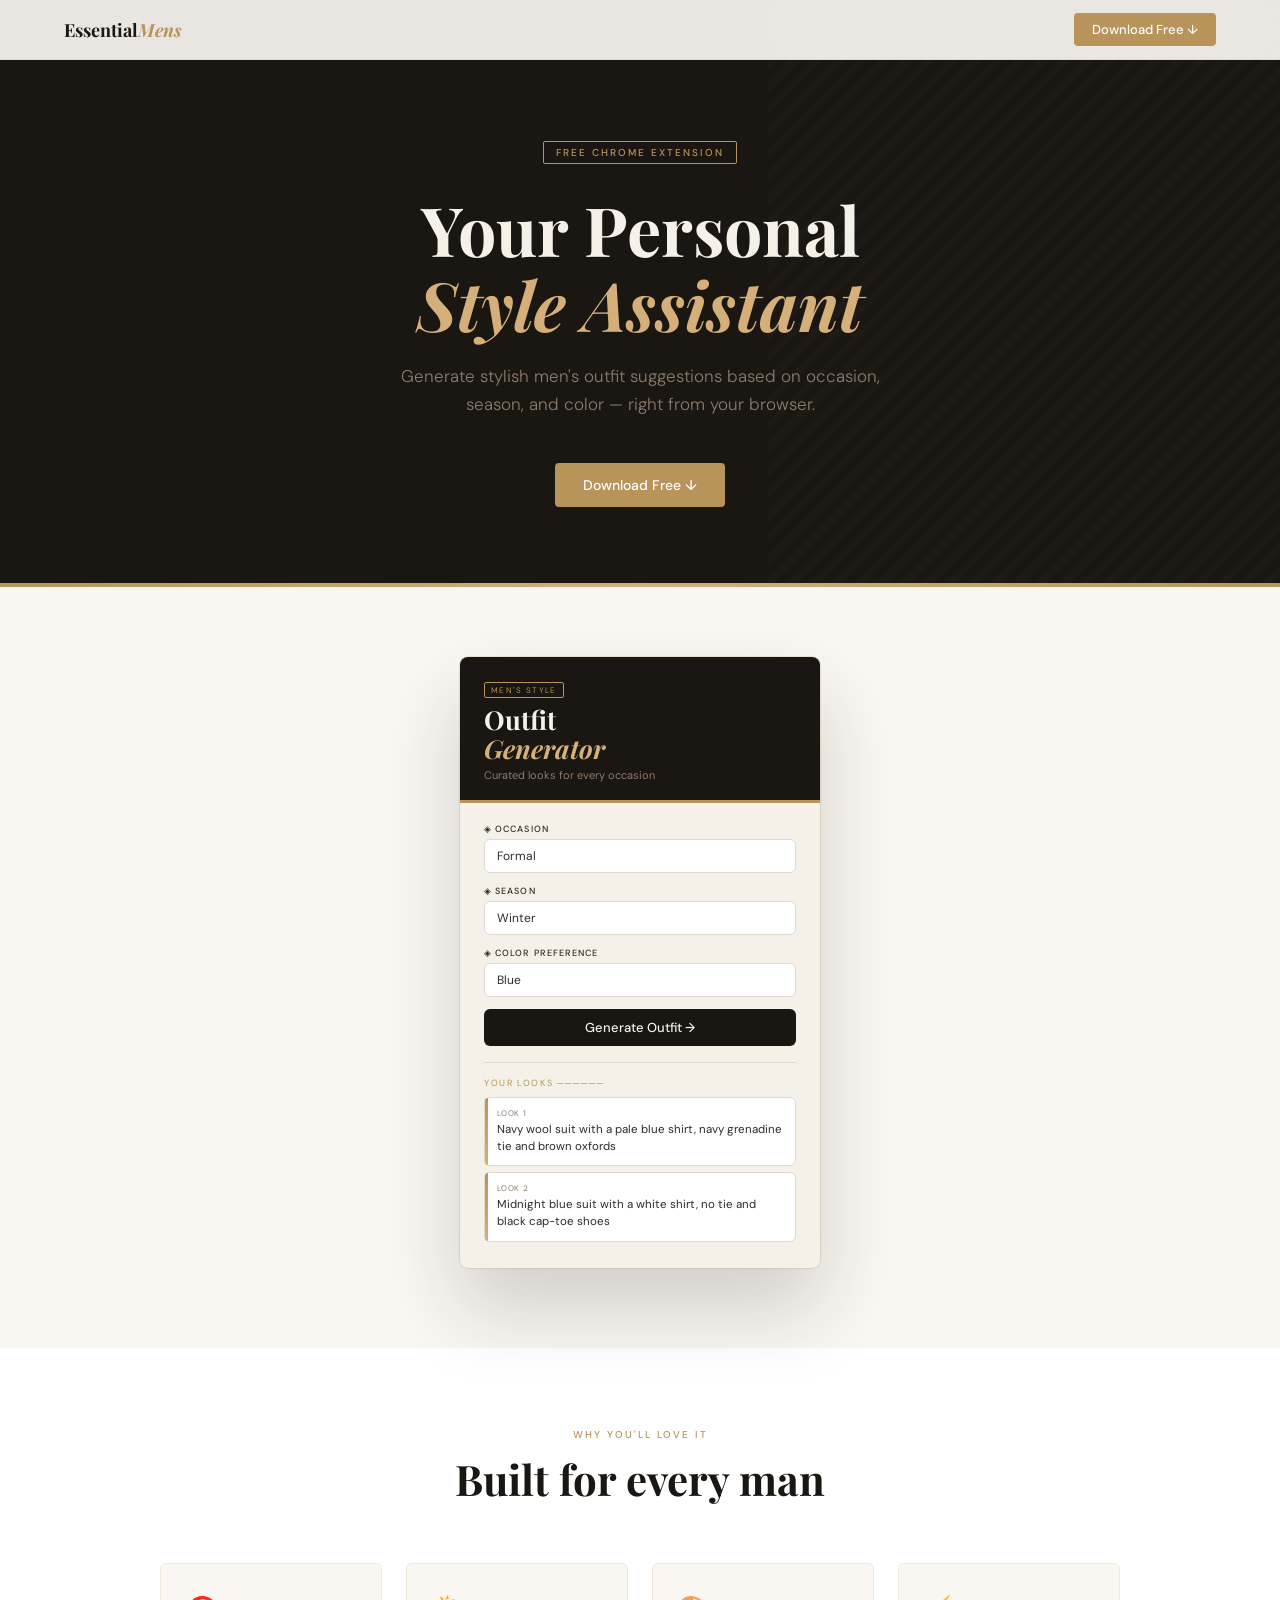
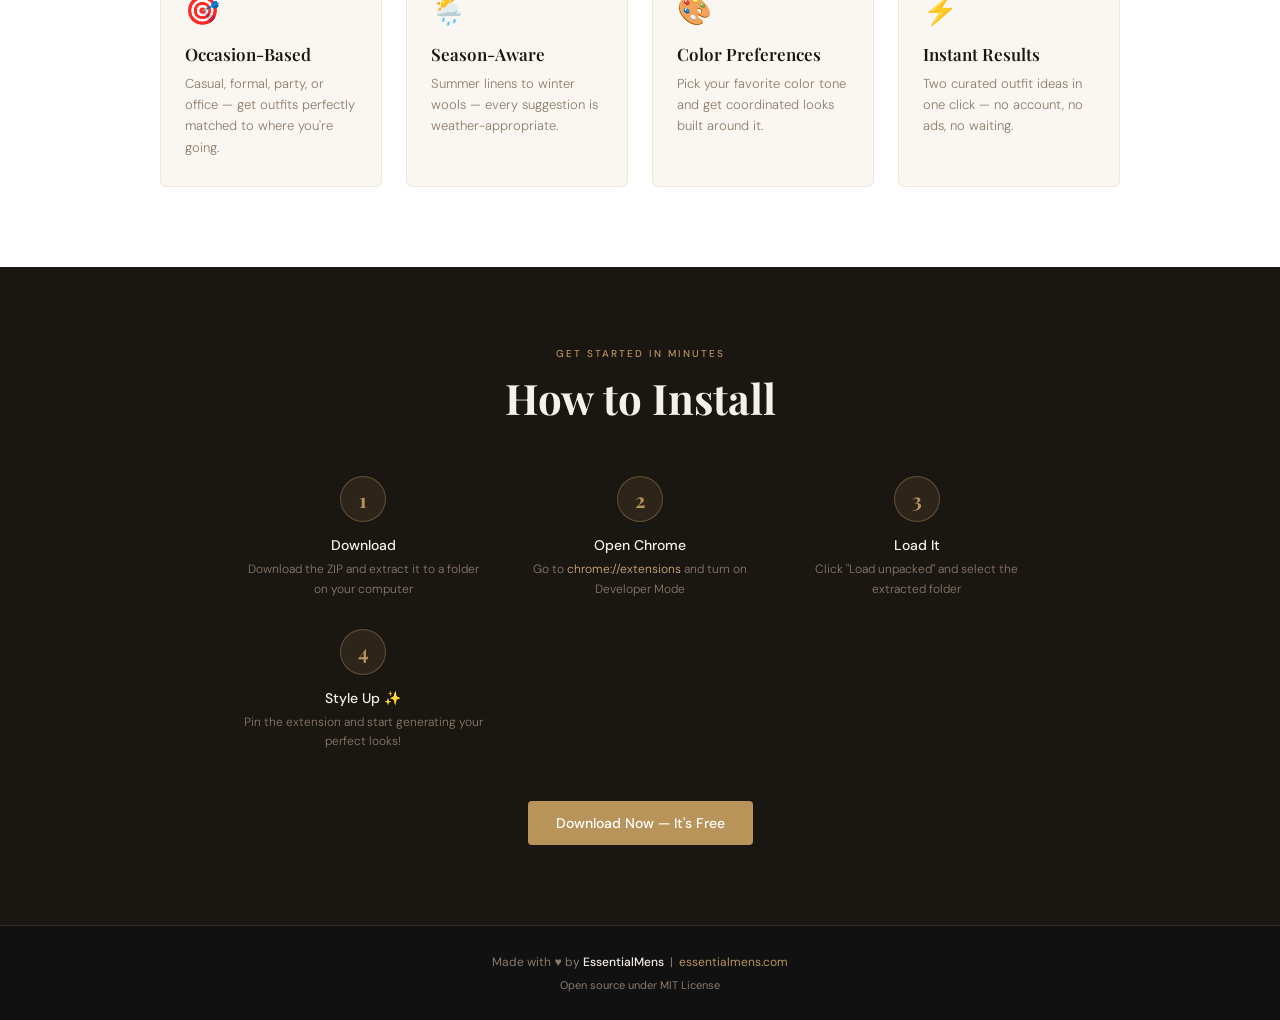
==== commit 22c351a0: "Update index.html" ====
--- a/index.html
+++ b/index.html
@@ -15,8 +15,8 @@
     nav { position: fixed; top: 0; left: 0; right: 0; background: rgba(250,247,242,0.93); backdrop-filter: blur(10px); border-bottom: 1px solid rgba(184,147,90,0.2); z-index: 100; padding: 0 5%; height: 60px; display: flex; align-items: center; justify-content: space-between; }
     .nav-brand { font-family: 'Playfair Display', serif; font-size: 18px; font-weight: 700; }
     .nav-brand span { color: var(--gold); font-style: italic; }
-    .nav-link { font-size: 13px; font-weight: 500; padding: 8px 18px; border-radius: 4px; border: 1px solid var(--gold); color: var(--gold); text-decoration: none; transition: all 0.2s; }
-    .nav-link:hover { background: var(--gold); color: white; }
+    .nav-link { font-size: 13px; font-weight: 500; padding: 8px 18px; border-radius: 4px; background: var(--gold); color: white; text-decoration: none; transition: all 0.2s; }
+    .nav-link:hover { background: var(--gold-lt); }
 
     .hero { padding: 140px 5% 80px; text-align: center; background: var(--ink); position: relative; overflow: hidden; }
     .hero::after { content: ''; position: absolute; bottom: 0; left: 0; right: 0; height: 4px; background: linear-gradient(90deg, var(--gold), var(--gold-lt), var(--gold)); }
@@ -28,8 +28,6 @@
     .hero-btns { display: flex; gap: 14px; justify-content: center; flex-wrap: wrap; }
     .btn-main { display: inline-flex; align-items: center; gap: 8px; background: var(--gold); color: white; font-size: 14px; font-weight: 500; padding: 13px 28px; border-radius: 4px; text-decoration: none; transition: all 0.2s; }
     .btn-main:hover { background: var(--gold-lt); transform: translateY(-2px); }
-    .btn-ghost { display: inline-flex; align-items: center; gap: 8px; background: transparent; color: var(--cream); font-size: 14px; font-weight: 500; padding: 13px 28px; border-radius: 4px; text-decoration: none; border: 1px solid rgba(245,240,232,0.25); transition: all 0.2s; }
-    .btn-ghost:hover { border-color: var(--cream); }
 
     .preview { display: flex; justify-content: center; padding: 70px 5% 80px; background: var(--bg); }
     .popup-preview { width: 360px; background: var(--cream); border-radius: 8px; box-shadow: 0 40px 80px rgba(26,14,5,0.18), 0 0 0 1px rgba(184,147,90,0.2); overflow: hidden; }
@@ -78,7 +76,7 @@
 
   <nav>
     <div class="nav-brand">Essential<span>Mens</span></div>
-    <a class="nav-link" href="https://github.com/YOUR_USERNAME/essential-mens-outfit-assistant" target="_blank">View on GitHub</a>
+    <a class="nav-link" href="https://github.com/hortonchipy/essential-mens-outfit-assistant/archive/refs/heads/main.zip">Download Free ↓</a>
   </nav>
 
   <section class="hero">
@@ -86,8 +84,9 @@
     <h1>Your Personal<br><em>Style Assistant</em></h1>
     <p>Generate stylish men's outfit suggestions based on occasion, season, and color — right from your browser.</p>
     <div class="hero-btns">
-      <a class="btn-main" href="https://github.com/YOUR_USERNAME/essential-mens-outfit-assistant/archive/refs/heads/main.zip">Download Free ↓</a>
-      <a class="btn-ghost" href="https://github.com/YOUR_USERNAME/essential-mens-outfit-assistant" target="_blank">★ View on GitHub</a>
+      <a class="btn-main" href="https://github.com/hortonchipy/essential-mens-outfit-assistant/archive/refs/heads/main.zip">
+        Download Free ↓
+      </a>
     </div>
   </section>
 
@@ -138,13 +137,14 @@
       <div class="step"><div class="step-num">3</div><h4>Load It</h4><p>Click "Load unpacked" and select the extracted folder</p></div>
       <div class="step"><div class="step-num">4</div><h4>Style Up ✨</h4><p>Pin the extension and start generating your perfect looks!</p></div>
     </div>
-    <a class="btn-main" href="https://github.com/YOUR_USERNAME/essential-mens-outfit-assistant/archive/refs/heads/main.zip">Download Now — It's Free</a>
+    <a class="btn-main" href="https://github.com/hortonchipy/essential-mens-outfit-assistant/archive/refs/heads/main.zip">
+      Download Now — It's Free
+    </a>
   </section>
 
   <footer>
     <p>Made with ♥ by <strong>EssentialMens</strong> &nbsp;|&nbsp;
-      <a href="https://essentialmens.com" target="_blank">essentialmens.com</a> &nbsp;|&nbsp;
-      <a href="https://github.com/YOUR_USERNAME/essential-mens-outfit-assistant" target="_blank">GitHub</a>
+      <a href="https://essentialmens.com" target="_blank">essentialmens.com</a>
     </p>
     <p style="margin-top:8px;font-size:11px;">Open source under MIT License</p>
   </footer>
